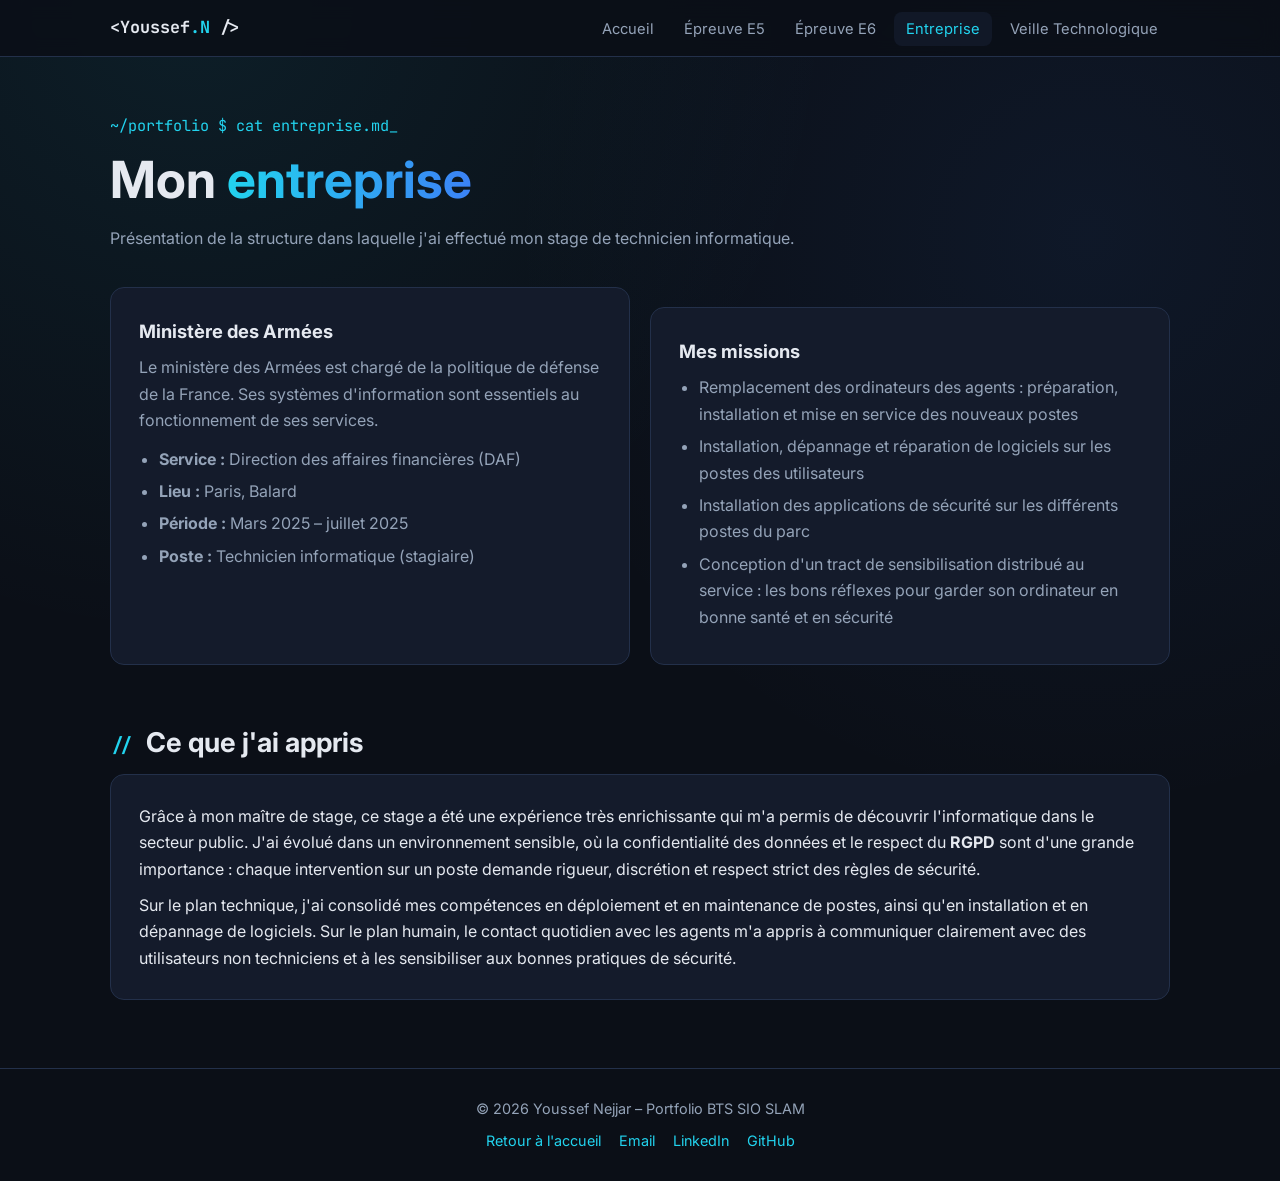
==== entreprise.html @ 24e47ec4 "Add files via upload" ====
<!DOCTYPE html>
<html lang="fr">
<head>
  <meta charset="UTF-8">
  <meta name="viewport" content="width=device-width, initial-scale=1.0">
  <title>Entreprise | Youssef Nejjar – Portfolio BTS SIO SLAM</title>
  <meta name="description" content="Portfolio BTS SIO option SLAM de Youssef Nejjar.">
  <link rel="preconnect" href="https://fonts.googleapis.com">
  <link href="https://fonts.googleapis.com/css2?family=Inter:wght@400;600;700&family=JetBrains+Mono:wght@400;700&display=swap" rel="stylesheet">
  <link rel="stylesheet" href="style.css">
</head>
<body>
<a class="skip" href="#contenu">Aller au contenu</a>
<header class="nav">
  <div class="nav-inner">
    <a class="logo" href="index.html">&lt;Youssef<span>.N</span> /&gt;</a>
    <button class="menu-btn" aria-label="Ouvrir le menu" onclick="document.querySelector('.nav-links').classList.toggle('open')">☰</button>
    <ul class="nav-links"><li><a href="index.html">Accueil</a></li><li><a href="projets.html">Épreuve E5</a></li><li><a href="epreuves.html">Épreuve E6</a></li><li><a href="entreprise.html" class="active">Entreprise</a></li><li><a href="veille.html">Veille Technologique</a></li></ul>
  </div>
</header>
<main id="contenu">

<section>
  <p class="prompt">~/portfolio $ cat entreprise.md</p>
  <h1>Mon <span class="gradient">entreprise</span></h1>
  <p class="lead">Présentation de la structure dans laquelle j'ai effectué mon stage de technicien informatique.</p>
</section>

<div class="two-col">
  <div class="panel">
    <h3>Ministère des Armées</h3>
    <p style="color:var(--muted)">Le ministère des Armées est chargé de la politique de défense de la France.
      Ses systèmes d'information sont essentiels au fonctionnement de ses services.</p>
    <ul style="margin-top:12px">
      <li><strong>Service :</strong> Direction des affaires financières (DAF)</li>
      <li><strong>Lieu :</strong> Paris, Balard</li>
      <li><strong>Période :</strong> Mars 2025 – juillet 2025</li>
      <li><strong>Poste :</strong> Technicien informatique (stagiaire)</li>
    </ul>
  </div>
  <div class="panel">
    <h3>Mes missions</h3>
    <ul>
      <li>Remplacement des ordinateurs des agents : préparation, installation et mise en service des nouveaux postes</li>
      <li>Installation, dépannage et réparation de logiciels sur les postes des utilisateurs</li>
      <li>Installation des applications de sécurité sur les différents postes du parc</li>
      <li>Conception d'un tract de sensibilisation distribué au service : les bons réflexes pour garder son ordinateur en bonne santé et en sécurité</li>
    </ul>
  </div>
</div>

<section>
  <h2>Ce que j'ai appris</h2>
  <div class="panel">
    <p>Grâce à mon maître de stage, ce stage a été une expérience très enrichissante qui m'a permis de découvrir
      l'informatique dans le secteur public. J'ai évolué dans un environnement sensible, où la confidentialité des
      données et le respect du <strong>RGPD</strong> sont d'une grande importance : chaque intervention sur un poste
      demande rigueur, discrétion et respect strict des règles de sécurité.</p>
    <p style="margin-top:10px">Sur le plan technique, j'ai consolidé mes compétences en déploiement et en maintenance
      de postes, ainsi qu'en installation et en dépannage de logiciels. Sur le plan humain, le contact quotidien avec les
      agents m'a appris à communiquer clairement avec des utilisateurs non techniciens et à les sensibiliser aux bonnes
      pratiques de sécurité.</p>
  </div>
</section>

</main>
<footer>
  <p>© 2026 Youssef Nejjar – Portfolio BTS SIO SLAM</p>
  <div class="f-links">
    <a href="index.html">Retour à l'accueil</a>
    <a href="mailto:youssefnejjar33@gmail.com">Email</a>
    <a href="https://www.linkedin.com/in/ynejjar/" target="_blank" rel="noopener">LinkedIn</a>
    <a href="https://github.com/y-nejjar" target="_blank" rel="noopener">GitHub</a>
  </div>
</footer>
</body>
</html>
---- style.css ----
/* ===== Portfolio BTS SIO SLAM — Youssef Nejjar ===== */
:root {
  --bg: #0b0f17;
  --bg-2: #111827;
  --card: #141b2b;
  --border: #23304a;
  --text: #e5e9f0;
  --muted: #94a3b8;
  --accent: #22d3ee;
  --accent-2: #3b82f6;
  --todo: #f59e0b;
  --radius: 14px;
  --mono: "JetBrains Mono", ui-monospace, Consolas, monospace;
  --sans: "Inter", system-ui, -apple-system, "Segoe UI", sans-serif;
}

* { box-sizing: border-box; margin: 0; padding: 0; }
html { scroll-behavior: smooth; }
body {
  font-family: var(--sans);
  background: var(--bg);
  background-image: radial-gradient(circle at 15% 0%, rgba(34, 211, 238, .08), transparent 40%),
                    radial-gradient(circle at 85% 20%, rgba(59, 130, 246, .08), transparent 40%);
  color: var(--text);
  line-height: 1.65;
  min-height: 100vh;
}
a { color: var(--accent); text-decoration: none; }
a:hover { text-decoration: underline; }
img { max-width: 100%; display: block; }

.skip { position: absolute; left: -999px; }
.skip:focus { left: 16px; top: 16px; background: var(--accent); color: #000; padding: 8px 12px; z-index: 100; }

/* ----- Navigation ----- */
header.nav {
  position: sticky; top: 0; z-index: 50;
  background: rgba(11, 15, 23, .85);
  backdrop-filter: blur(10px);
  border-bottom: 1px solid var(--border);
}
.nav-inner {
  max-width: 1100px; margin: 0 auto; padding: 14px 20px;
  display: flex; align-items: center; justify-content: space-between; gap: 16px;
}
.logo { font-family: var(--mono); font-weight: 700; color: var(--text); font-size: 1.05rem; }
.logo span { color: var(--accent); }
.nav-links { display: flex; gap: 6px; list-style: none; flex-wrap: wrap; }
.nav-links a {
  color: var(--muted); padding: 8px 12px; border-radius: 8px; font-size: .92rem;
  transition: color .2s, background .2s;
}
.nav-links a:hover, .nav-links a.active { color: var(--text); background: var(--bg-2); text-decoration: none; }
.nav-links a.active { color: var(--accent); }
.menu-btn { display: none; background: none; border: 1px solid var(--border); color: var(--text);
  border-radius: 8px; padding: 6px 10px; font-size: 1.1rem; cursor: pointer; }

/* ----- Layout ----- */
main { max-width: 1100px; margin: 0 auto; padding: 0 20px 60px; }
section { padding: 56px 0 8px; }
h1 { font-size: clamp(2rem, 5vw, 3.2rem); line-height: 1.15; margin-bottom: 16px; }
h2 { font-size: 1.7rem; margin-bottom: 8px; }
h2::before { content: "// "; color: var(--accent); font-family: var(--mono); font-size: 1.2rem; }
h3 { font-size: 1.15rem; margin-bottom: 8px; }
.lead { color: var(--muted); max-width: 720px; margin-bottom: 28px; }
.gradient { background: linear-gradient(90deg, var(--accent), var(--accent-2));
  -webkit-background-clip: text; background-clip: text; color: transparent; }

/* ----- Hero ----- */
.hero { padding: 80px 0 40px; display: grid; grid-template-columns: 1.4fr 1fr; gap: 40px; align-items: center; }
.prompt { font-family: var(--mono); color: var(--accent); margin-bottom: 12px; font-size: .95rem; }
.prompt::after { content: "_"; animation: blink 1s steps(1) infinite; }
@keyframes blink { 50% { opacity: 0; } }
.terminal {
  background: #05080e; border: 1px solid var(--border); border-radius: var(--radius);
  font-family: var(--mono); font-size: .85rem; overflow: hidden;
}
.terminal .bar { background: var(--bg-2); padding: 10px 14px; display: flex; gap: 6px; }
.terminal .bar i { width: 11px; height: 11px; border-radius: 50%; background: #ef4444; display: block; }
.terminal .bar i:nth-child(2) { background: #f59e0b; }
.terminal .bar i:nth-child(3) { background: #22c55e; }
.terminal pre { padding: 16px; color: #cbd5e1; white-space: pre-wrap; }
.terminal .k { color: var(--accent); }
.terminal .s { color: #a5f3fc; }

/* ----- Boutons ----- */
.btns { display: flex; gap: 12px; flex-wrap: wrap; }
.btn {
  display: inline-flex; align-items: center; gap: 8px;
  padding: 11px 20px; border-radius: 10px; font-weight: 600; font-size: .95rem;
  border: 1px solid var(--accent); color: var(--accent); transition: all .2s;
}
.btn:hover { background: rgba(34, 211, 238, .1); text-decoration: none; }
.btn.primary { background: var(--accent); color: #04121a; }
.btn.primary:hover { background: #67e8f9; }

/* ----- Cartes ----- */
.grid { display: grid; grid-template-columns: repeat(auto-fill, minmax(300px, 1fr)); gap: 20px; }
.card {
  background: var(--card); border: 1px solid var(--border); border-radius: var(--radius);
  overflow: hidden; display: flex; flex-direction: column;
  transition: transform .2s, border-color .2s, box-shadow .2s;
}
.card:hover { transform: translateY(-4px); border-color: var(--accent); box-shadow: 0 10px 30px rgba(34, 211, 238, .08); }
.card .visual {
  height: 150px; display: grid; place-items: center; font-family: var(--mono);
  font-size: 2.2rem; color: var(--accent);
  background: linear-gradient(135deg, #0f1a2e, #13243d);
  border-bottom: 1px solid var(--border);
}
.card .body { padding: 20px; display: flex; flex-direction: column; gap: 10px; flex: 1; }
.card p { color: var(--muted); font-size: .94rem; }
.card .links { margin-top: auto; display: flex; flex-direction: column; gap: 4px; padding-top: 6px; }
.card .links a { font-weight: 600; font-size: .92rem; }
.tags { display: flex; flex-wrap: wrap; gap: 6px; }
.tag {
  font-family: var(--mono); font-size: .75rem; padding: 3px 9px; border-radius: 999px;
  background: rgba(59, 130, 246, .12); color: #93c5fd; border: 1px solid rgba(59, 130, 246, .3);
}

/* Contenu à compléter */
.todo { color: var(--todo); font-style: italic; }
.badge-todo {
  display: inline-block; font-family: var(--mono); font-size: .7rem; padding: 2px 8px;
  border-radius: 6px; background: rgba(245, 158, 11, .12); color: var(--todo);
  border: 1px solid rgba(245, 158, 11, .35); width: fit-content;
}

/* ----- Panneaux ----- */
.panel {
  background: var(--card); border: 1px solid var(--border); border-radius: var(--radius); padding: 28px;
}
.panel + .panel { margin-top: 20px; }
.panel ul { padding-left: 20px; color: var(--muted); }
.panel li { margin: 6px 0; }
.two-col { display: grid; grid-template-columns: 1fr 1fr; gap: 20px; }
.pdf-frame { width: 100%; height: 520px; border: 1px solid var(--border); border-radius: 10px; background: #fff; margin: 16px 0; }
.pdf-placeholder {
  border: 2px dashed var(--border); border-radius: 10px; padding: 40px 20px; text-align: center;
  color: var(--muted); margin: 16px 0; font-family: var(--mono); font-size: .9rem;
}

/* Compétences */
.skills { display: grid; grid-template-columns: repeat(auto-fill, minmax(220px, 1fr)); gap: 14px; }
.skill { background: var(--card); border: 1px solid var(--border); border-radius: 12px; padding: 16px; }
.skill strong { display: block; margin-bottom: 6px; }
.skill span { color: var(--muted); font-size: .88rem; }

/* Timeline */
.timeline { border-left: 2px solid var(--border); padding-left: 24px; display: grid; gap: 24px; }
.timeline .item { position: relative; }
.timeline .item::before {
  content: ""; position: absolute; left: -31px; top: 6px; width: 12px; height: 12px;
  border-radius: 50%; background: var(--accent); box-shadow: 0 0 0 4px rgba(34, 211, 238, .15);
}
.timeline .date { font-family: var(--mono); font-size: .8rem; color: var(--accent); }
.timeline p { color: var(--muted); }

/* ----- Footer ----- */
footer {
  border-top: 1px solid var(--border); padding: 28px 20px; text-align: center;
  color: var(--muted); font-size: .9rem;
}
footer .f-links { display: flex; gap: 18px; justify-content: center; margin-top: 8px; flex-wrap: wrap; }

/* ----- Responsive ----- */
@media (max-width: 820px) {
  .hero { grid-template-columns: 1fr; padding-top: 48px; }
  .two-col { grid-template-columns: 1fr; }
  .menu-btn { display: block; }
  .nav-links {
    display: none; position: absolute; top: 100%; left: 0; right: 0;
    flex-direction: column; background: var(--bg); border-bottom: 1px solid var(--border); padding: 10px 16px;
  }
  .nav-links.open { display: flex; }
  .pdf-frame { height: 380px; }
}
@media (max-width: 400px) { .grid { grid-template-columns: 1fr; } }
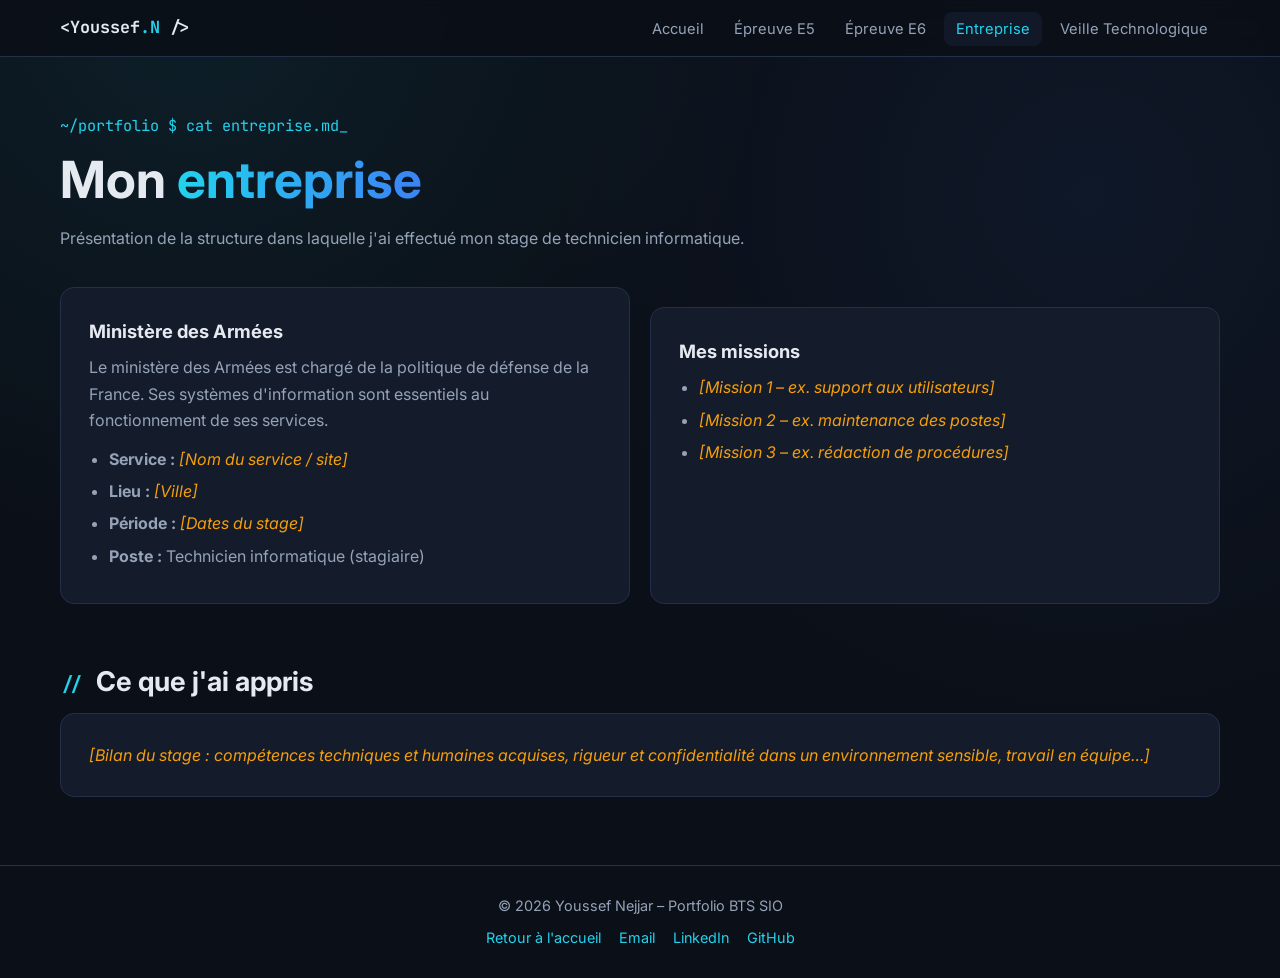
==== commit 2130be5f: "Add files via upload" ====
--- a/entreprise.html
+++ b/entreprise.html
@@ -3,8 +3,8 @@
 <head>
   <meta charset="UTF-8">
   <meta name="viewport" content="width=device-width, initial-scale=1.0">
-  <title>Entreprise | Youssef Nejjar – Portfolio BTS SIO SLAM</title>
-  <meta name="description" content="Portfolio BTS SIO option SLAM de Youssef Nejjar.">
+  <title>Entreprise | Youssef Nejjar – Portfolio BTS SIO</title>
+  <meta name="description" content="Portfolio BTS SIO de Youssef Nejjar.">
   <link rel="preconnect" href="https://fonts.googleapis.com">
   <link href="https://fonts.googleapis.com/css2?family=Inter:wght@400;600;700&family=JetBrains+Mono:wght@400;700&display=swap" rel="stylesheet">
   <link rel="stylesheet" href="style.css">
@@ -32,19 +32,18 @@
     <p style="color:var(--muted)">Le ministère des Armées est chargé de la politique de défense de la France.
       Ses systèmes d'information sont essentiels au fonctionnement de ses services.</p>
     <ul style="margin-top:12px">
-      <li><strong>Service :</strong> Direction des affaires financières (DAF)</li>
-      <li><strong>Lieu :</strong> Paris, Balard</li>
-      <li><strong>Période :</strong> Mars 2025 – juillet 2025</li>
+      <li><strong>Service :</strong> <span class="todo">[Nom du service / site]</span></li>
+      <li><strong>Lieu :</strong> <span class="todo">[Ville]</span></li>
+      <li><strong>Période :</strong> <span class="todo">[Dates du stage]</span></li>
       <li><strong>Poste :</strong> Technicien informatique (stagiaire)</li>
     </ul>
   </div>
   <div class="panel">
     <h3>Mes missions</h3>
     <ul>
-      <li>Remplacement des ordinateurs des agents : préparation, installation et mise en service des nouveaux postes</li>
-      <li>Installation, dépannage et réparation de logiciels sur les postes des utilisateurs</li>
-      <li>Installation des applications de sécurité sur les différents postes du parc</li>
-      <li>Conception d'un tract de sensibilisation distribué au service : les bons réflexes pour garder son ordinateur en bonne santé et en sécurité</li>
+      <li><span class="todo">[Mission 1 – ex. support aux utilisateurs]</span></li>
+      <li><span class="todo">[Mission 2 – ex. maintenance des postes]</span></li>
+      <li><span class="todo">[Mission 3 – ex. rédaction de procédures]</span></li>
     </ul>
   </div>
 </div>
@@ -52,25 +51,19 @@
 <section>
   <h2>Ce que j'ai appris</h2>
   <div class="panel">
-    <p>Grâce à mon maître de stage, ce stage a été une expérience très enrichissante qui m'a permis de découvrir
-      l'informatique dans le secteur public. J'ai évolué dans un environnement sensible, où la confidentialité des
-      données et le respect du <strong>RGPD</strong> sont d'une grande importance : chaque intervention sur un poste
-      demande rigueur, discrétion et respect strict des règles de sécurité.</p>
-    <p style="margin-top:10px">Sur le plan technique, j'ai consolidé mes compétences en déploiement et en maintenance
-      de postes, ainsi qu'en installation et en dépannage de logiciels. Sur le plan humain, le contact quotidien avec les
-      agents m'a appris à communiquer clairement avec des utilisateurs non techniciens et à les sensibiliser aux bonnes
-      pratiques de sécurité.</p>
+    <p class="todo">[Bilan du stage : compétences techniques et humaines acquises, rigueur et confidentialité dans un
+      environnement sensible, travail en équipe…]</p>
   </div>
 </section>
 
 </main>
 <footer>
-  <p>© 2026 Youssef Nejjar – Portfolio BTS SIO SLAM</p>
+  <p>© 2026 Youssef Nejjar – Portfolio BTS SIO</p>
   <div class="f-links">
     <a href="index.html">Retour à l'accueil</a>
     <a href="mailto:youssefnejjar33@gmail.com">Email</a>
-    <a href="https://www.linkedin.com/in/ynejjar/" target="_blank" rel="noopener">LinkedIn</a>
-    <a href="https://github.com/y-nejjar" target="_blank" rel="noopener">GitHub</a>
+    <a href="#">LinkedIn</a>
+    <a href="#">GitHub</a>
   </div>
 </footer>
 </body>
--- a/style.css
+++ b/style.css
@@ -40,7 +40,7 @@
   border-bottom: 1px solid var(--border);
 }
 .nav-inner {
-  max-width: 1100px; margin: 0 auto; padding: 14px 20px;
+  max-width: 1200px; margin: 0 auto; padding: 14px 20px;
   display: flex; align-items: center; justify-content: space-between; gap: 16px;
 }
 .logo { font-family: var(--mono); font-weight: 700; color: var(--text); font-size: 1.05rem; }
@@ -56,7 +56,7 @@
   border-radius: 8px; padding: 6px 10px; font-size: 1.1rem; cursor: pointer; }
 
 /* ----- Layout ----- */
-main { max-width: 1100px; margin: 0 auto; padding: 0 20px 60px; }
+main { max-width: 1200px; margin: 0 auto; padding: 0 20px 60px; }
 section { padding: 56px 0 8px; }
 h1 { font-size: clamp(2rem, 5vw, 3.2rem); line-height: 1.15; margin-bottom: 16px; }
 h2 { font-size: 1.7rem; margin-bottom: 8px; }
@@ -67,13 +67,13 @@
   -webkit-background-clip: text; background-clip: text; color: transparent; }
 
 /* ----- Hero ----- */
-.hero { padding: 80px 0 40px; display: grid; grid-template-columns: 1.4fr 1fr; gap: 40px; align-items: center; }
+.hero { padding: 80px 0 40px; display: grid; grid-template-columns: 1fr 1.4fr; gap: 40px; align-items: center; }
 .prompt { font-family: var(--mono); color: var(--accent); margin-bottom: 12px; font-size: .95rem; }
 .prompt::after { content: "_"; animation: blink 1s steps(1) infinite; }
 @keyframes blink { 50% { opacity: 0; } }
 .terminal {
   background: #05080e; border: 1px solid var(--border); border-radius: var(--radius);
-  font-family: var(--mono); font-size: .85rem; overflow: hidden;
+  font-family: var(--mono); font-size: .8rem; overflow: hidden;
 }
 .terminal .bar { background: var(--bg-2); padding: 10px 14px; display: flex; gap: 6px; }
 .terminal .bar i { width: 11px; height: 11px; border-radius: 50%; background: #ef4444; display: block; }
@@ -176,3 +176,15 @@
   .pdf-frame { height: 380px; }
 }
 @media (max-width: 400px) { .grid { grid-template-columns: 1fr; } }
+
+@media (max-width: 1100px) { .hero { grid-template-columns: 1fr; } .terminal { max-width: 680px; } }
+
+/* ----- Tableau de synthèse ----- */
+.table-wrap { overflow-x: auto; margin: 16px 0 20px; border: 1px solid var(--border); border-radius: 10px; }
+.synthese { width: 100%; border-collapse: collapse; font-size: .92rem; }
+.synthese th, .synthese td { padding: 10px 14px; text-align: left; border-bottom: 1px solid var(--border); }
+.synthese thead th { background: var(--bg-2); color: var(--accent); font-family: var(--mono); font-size: .8rem; text-transform: uppercase; letter-spacing: .05em; }
+.synthese tr.group th { background: rgba(34, 211, 238, .08); color: var(--text); font-weight: 700; }
+.synthese td { color: var(--muted); }
+.synthese td.period { white-space: nowrap; font-family: var(--mono); font-size: .82rem; color: #93c5fd; }
+.synthese tbody tr:not(.group):hover td { background: rgba(255, 255, 255, .02); color: var(--text); }
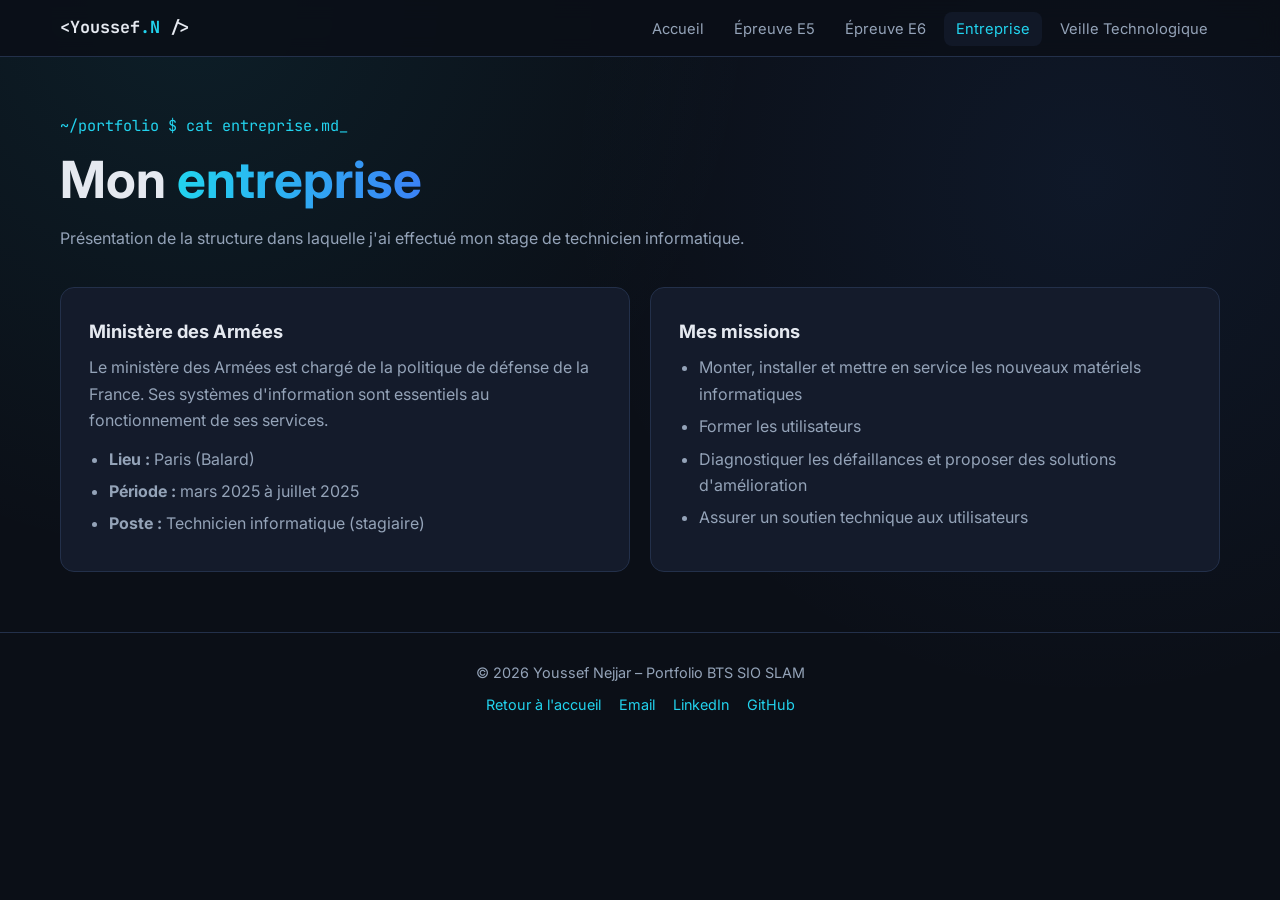
==== commit 8d697dd2: "Add files via upload" ====
--- a/entreprise.html
+++ b/entreprise.html
@@ -3,8 +3,8 @@
 <head>
   <meta charset="UTF-8">
   <meta name="viewport" content="width=device-width, initial-scale=1.0">
-  <title>Entreprise | Youssef Nejjar – Portfolio BTS SIO</title>
-  <meta name="description" content="Portfolio BTS SIO de Youssef Nejjar.">
+  <title>Entreprise | Youssef Nejjar – Portfolio BTS SIO SLAM</title>
+  <meta name="description" content="Portfolio BTS SIO option SLAM de Youssef Nejjar.">
   <link rel="preconnect" href="https://fonts.googleapis.com">
   <link href="https://fonts.googleapis.com/css2?family=Inter:wght@400;600;700&family=JetBrains+Mono:wght@400;700&display=swap" rel="stylesheet">
   <link rel="stylesheet" href="style.css">
@@ -32,33 +32,26 @@
     <p style="color:var(--muted)">Le ministère des Armées est chargé de la politique de défense de la France.
       Ses systèmes d'information sont essentiels au fonctionnement de ses services.</p>
     <ul style="margin-top:12px">
-      <li><strong>Service :</strong> <span class="todo">[Nom du service / site]</span></li>
-      <li><strong>Lieu :</strong> <span class="todo">[Ville]</span></li>
-      <li><strong>Période :</strong> <span class="todo">[Dates du stage]</span></li>
+      <li><strong>Lieu :</strong> Paris (Balard)</li>
+      <li><strong>Période :</strong> mars 2025 à juillet 2025</li>
       <li><strong>Poste :</strong> Technicien informatique (stagiaire)</li>
     </ul>
   </div>
   <div class="panel">
     <h3>Mes missions</h3>
     <ul>
-      <li><span class="todo">[Mission 1 – ex. support aux utilisateurs]</span></li>
-      <li><span class="todo">[Mission 2 – ex. maintenance des postes]</span></li>
-      <li><span class="todo">[Mission 3 – ex. rédaction de procédures]</span></li>
+      <li>Monter, installer et mettre en service les nouveaux matériels informatiques</li>
+      <li>Former les utilisateurs</li>
+      <li>Diagnostiquer les défaillances et proposer des solutions d'amélioration</li>
+      <li>Assurer un soutien technique aux utilisateurs</li>
     </ul>
   </div>
 </div>
 
-<section>
-  <h2>Ce que j'ai appris</h2>
-  <div class="panel">
-    <p class="todo">[Bilan du stage : compétences techniques et humaines acquises, rigueur et confidentialité dans un
-      environnement sensible, travail en équipe…]</p>
-  </div>
-</section>
 
 </main>
 <footer>
-  <p>© 2026 Youssef Nejjar – Portfolio BTS SIO</p>
+  <p>© 2026 Youssef Nejjar – Portfolio BTS SIO SLAM</p>
   <div class="f-links">
     <a href="index.html">Retour à l'accueil</a>
     <a href="mailto:youssefnejjar33@gmail.com">Email</a>
--- a/style.css
+++ b/style.css
@@ -134,7 +134,7 @@
 .panel ul { padding-left: 20px; color: var(--muted); }
 .panel li { margin: 6px 0; }
 .two-col { display: grid; grid-template-columns: 1fr 1fr; gap: 20px; }
-.pdf-frame { width: 100%; height: 520px; border: 1px solid var(--border); border-radius: 10px; background: #fff; margin: 16px 0; }
+.pdf-frame { width: 100%; height: 900px; border: 1px solid var(--border); border-radius: 10px; background: #fff; margin: 16px 0; }
 .pdf-placeholder {
   border: 2px dashed var(--border); border-radius: 10px; padding: 40px 20px; text-align: center;
   color: var(--muted); margin: 16px 0; font-family: var(--mono); font-size: .9rem;
@@ -188,3 +188,11 @@
 .synthese td { color: var(--muted); }
 .synthese td.period { white-space: nowrap; font-family: var(--mono); font-size: .82rem; color: #93c5fd; }
 .synthese tbody tr:not(.group):hover td { background: rgba(255, 255, 255, .02); color: var(--text); }
+
+/* Compétences en cours d'apprentissage */
+.skill .learning {
+  display: inline-block; margin-top: 10px; font-style: normal; font-family: var(--mono); font-size: .72rem;
+  padding: 2px 8px; border-radius: 999px; color: var(--accent);
+  background: rgba(34, 211, 238, .1); border: 1px solid rgba(34, 211, 238, .3);
+}
+.two-col .panel + .panel { margin-top: 0; }
